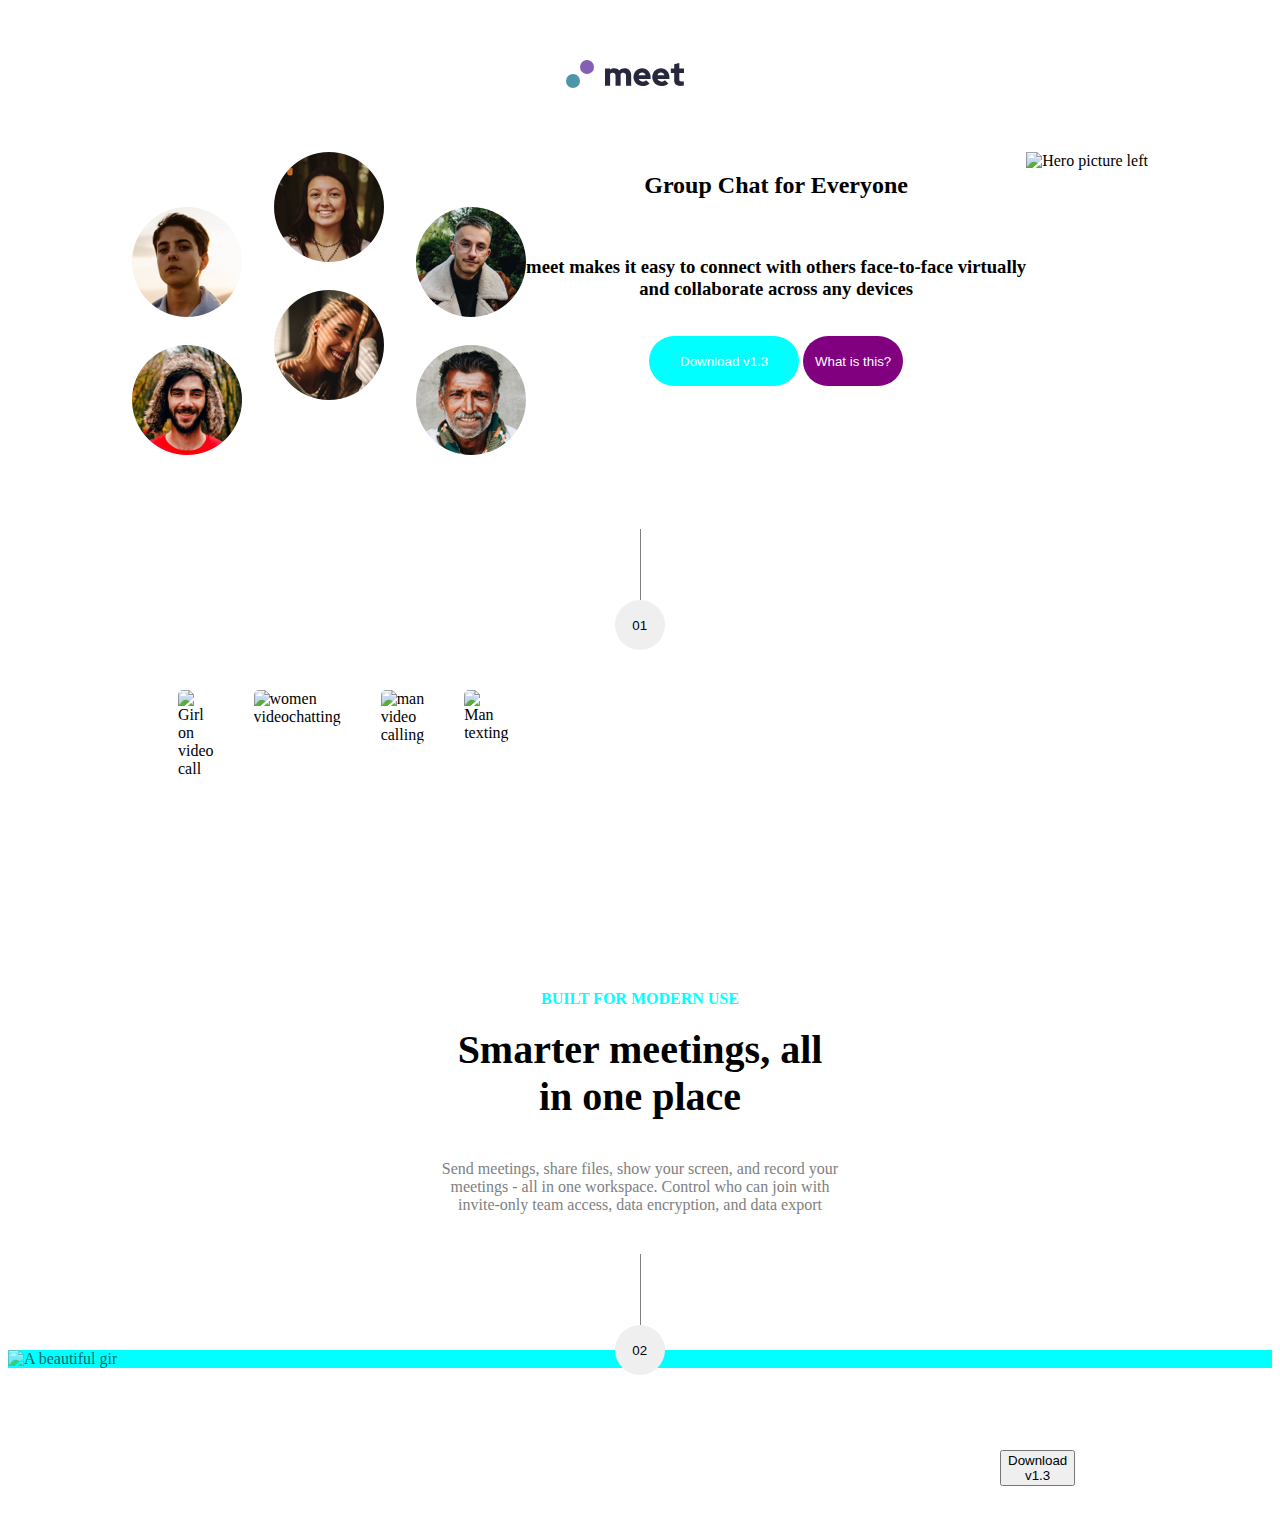
==== index.html @ b6083937 "Moved html and css to root" ====
<!DOCTYPE html>
<html lang="en">
<head>
    <meta charset="UTF-8">
    <meta http-equiv="X-UA-Compatible" content="IE=edge">
    <meta name="viewport" content="width=device-width, initial-scale=1.0">
    <title>First week work</title>
    <link rel="Shortcut Icon" href="../utils/assets/icons/favicon-32x32.png">
    <link rel="stylesheet" href="index.css">
</head>
<body>
    <section style="text-align: center; margin: 60px 60px 60px 30px;">
<svg width="119" height="28" xmlns="http://www.w3.org/2000/svg"><g fill="none" fill-rule="evenodd"><g><circle fill="#4D96A9" cx="7" cy="21" r="7"/><circle fill="#855FB1" cx="21" cy="7" r="7"/></g><path d="M44.121 25.676V13.95c.316-.41.701-.718 1.154-.923a3.677 3.677 0 011.533-.308c.822 0 1.48.286 1.976.859.495.572.743 1.323.743 2.251v9.848h5.121v-10.56c0-.195-.005-.384-.016-.567a8.383 8.383 0 00-.047-.535c.337-.41.738-.729 1.201-.956.464-.226.98-.34 1.55-.34.821 0 1.48.286 1.975.859.495.572.743 1.323.743 2.251v9.848h5.121v-10.56c0-2.009-.606-3.661-1.817-4.957-1.212-1.296-2.767-1.944-4.663-1.944-1.096 0-2.108.206-3.035.616a6.956 6.956 0 00-2.403 1.75 6.042 6.042 0 00-2.134-1.734c-.853-.42-1.796-.632-2.829-.632-.78 0-1.523.12-2.229.357a6.264 6.264 0 00-1.944 1.069V8.539H39v17.137h5.121zM76.556 26c1.39 0 2.64-.205 3.746-.615 1.106-.41 2.186-1.07 3.24-1.977l-3.382-3.077c-.4.41-.885.729-1.455.956a5.082 5.082 0 01-1.896.34c-.97 0-1.813-.254-2.53-.762a4.508 4.508 0 01-1.58-1.96h11.918V17.61c0-1.34-.21-2.586-.632-3.742-.422-1.155-1.007-2.143-1.755-2.964a8.225 8.225 0 00-2.671-1.943c-1.033-.476-2.16-.713-3.383-.713a8.657 8.657 0 00-3.43.68 8.445 8.445 0 00-2.766 1.879 8.9 8.9 0 00-1.849 2.835 8.985 8.985 0 00-.68 3.482c0 1.23.237 2.392.712 3.482a8.93 8.93 0 001.928 2.835 8.776 8.776 0 002.893 1.879 9.404 9.404 0 003.572.68zm3.035-10.755h-6.987c.253-.864.685-1.533 1.296-2.008.612-.475 1.339-.713 2.182-.713.822 0 1.543.248 2.165.745.622.497 1.07 1.155 1.344 1.976zM95.365 26c1.391 0 2.64-.205 3.746-.615 1.107-.41 2.187-1.07 3.24-1.977l-3.382-3.077c-.4.41-.885.729-1.454.956a5.082 5.082 0 01-1.897.34c-.97 0-1.812-.254-2.529-.762a4.508 4.508 0 01-1.58-1.96h11.918V17.61c0-1.34-.211-2.586-.633-3.742-.421-1.155-1.006-2.143-1.754-2.964a8.225 8.225 0 00-2.671-1.943c-1.033-.476-2.16-.713-3.383-.713a8.657 8.657 0 00-3.43.68 8.445 8.445 0 00-2.766 1.879 8.9 8.9 0 00-1.85 2.835 8.985 8.985 0 00-.68 3.482c0 1.23.238 2.392.712 3.482a8.93 8.93 0 001.929 2.835 8.776 8.776 0 002.892 1.879 9.404 9.404 0 003.572.68zM98.4 15.245h-6.986c.253-.864.685-1.533 1.296-2.008.611-.475 1.338-.713 2.181-.713.822 0 1.544.248 2.166.745.621.497 1.07 1.155 1.343 1.976zm15.87 10.658c.484 0 1.085-.049 1.802-.146.716-.097 1.306-.221 1.77-.372V21.14c-.422.13-.811.221-1.17.275a7.639 7.639 0 01-1.138.081c-.822 0-1.396-.156-1.723-.47-.326-.313-.49-.847-.49-1.603v-6.511H118V8.539h-4.679V3l-5.12 1.134v4.405h-3.383v4.374h3.382v7.548c0 1.792.511 3.147 1.533 4.065 1.022.918 2.535 1.377 4.537 1.377z" fill="#28283D" fill-rule="nonzero"/></g></svg>
</section>
<div class="parent-container">
        <div class="L-L">
<img src="/starter-code/utils/assets/images/image-hero-left.png" alt="Hero picture left">
        </div>
        <div class="M-M">
                <div class="write-up">
<strong><h2>Group Chat for Everyone</h2></strong><br>
<h3>meet makes it easy to connect with others face-to-face virtually <br> and collaborate across any devices</h3><br>
</div>
<div class="M-M-buttons">
    <button  style="border-radius: 100px; border: none;
    height: 50px; width: 150px; background-color: cyan; color: white;">Download v1.3</button>
    <button style="border-radius: 100px; border: none;
    height: 50px; width: 100px; background-color: purple; color: white;">What is this?</button>
</div>
</div>
        <div class="R-R">
<img src="../utils/assets/images/image-hero-right.png" alt="Hero picture left">
        </div>
        </div>
        <div class="Hbutton-1">
<hr><span>
    <button style="border: none; border-radius: 50px; width: 50px; height: 50px; text-align:center; margin: 0 48% 0 48%;">01</button></div>
</span> </div>
    <div class="parent-cont-middle">
        <div class="L-1">
            <img src="../utils/assets/images/image-woman-in-videocall.jpg" alt="Girl on video call" style=" height: 200px; width: 200px; border-radius: 5px;" >
        </div>
        <div class="L-2">
            <img src="../utils/assets/images/image-women-videochatting.jpg" alt="women videochatting" style=" height: 200px; width: 200px; border-radius: 5px;">
        </div>
        <div class="R-2"><img src="../utils/assets/images/image-men-in-meeting.jpg" alt="man video calling"style=" height: 200px; width: 200px; border-radius: 5px;" >
        </div>
        <div class="R-1">
            <img src="../utils/assets/images/image-man-texting.jpg" alt="Man texting" style=" height: 200px; width: 200px; border-radius: 5px;">
        </div>
    </div>
<section style="margin: 100px 0 4px 0; text-align: center;">
   <p style="color:cyan; margin-bottom: 0px;"><strong>BUILT FOR MODERN USE </strong> </p><br>
   <p style="color: black; margin-top: 0px; font-size: 40px;"><strong> Smarter meetings, all <br> in one place </strong></p>
   <p style="color: grey;">Send meetings, share files, show your screen, and record your <br> meetings - all in one workspace. Control who can join with <br> invite-only team access, data encryption, and data export</p>
</section>
<div class="Hbutton-2">
<hr>
    <button style="border: none; border-radius: 50px; width: 50px; height: 50px; text-align:center; margin: 0 48% 0 48%;  position: relative; z-index: 50;">02</button>
</div>
    <footer>
        <div class="parent-footer">
        <img src="../utils/assets/images/image-footer.jpg" alt="A beautiful gir" style="width: 1250px;    opacity: 0.6; ">
    </div>
            <div class="Experience">
              <strong> Experience more <br> together</strong> 
            </div>
            <div class="centered">
                stay connected with reliable HD meetings <br> and unlimited one-on-one and group <br> video sessions
            </div>
            <div class="Button-last"><button>Download v1.3</button></div>
        </div>
    </footer>
</body>
</html>
---- index.css ----
hr{
    border-style: solid;
    border-top: 0px;
    width: 0px; 
    height: 70px; 
    border-right: 0px; 
    margin-bottom: 0px;
}
.parent-container{
    display: flex;
    justify-content: center;
}
.M-M{text-align: center;
}
.parent-cont-middle{
    display: flex; 
    margin: 40px 10px 300px 150px;
    height: 0px;
    width: 0px;}

   .parent-footer{
        position: relative;
    background-blend-mode: overlay; 
background-color: cyan;
border-bottom: 0px;}
        .Experience{
            position: absolute;
            left: 50px;
         top: 1440px;
         font-size: 35px; 
         color: white;
        }
      .centered{ 
          position: absolute; 
          top: 1445px;
        left: 500px;
        color: white;
    }
     .Hbutton-1{
         margin: 70px 0 20px 0;
     }
            .Hbutton-2{
                margin: 40px 0 -25px 0; 
        }
    .L-1{margin: 0px 20px 0 20px;} 
        .L-2{margin: 0px 20px 0 20px ;
           }
        .R-2{margin: 0px 20px 0 20px;  
            }
        .R-1{ margin:  0px 20px 0 20px;
            }
            .Button-last{
           position: absolute; 
            left: 1000px; top: 1450px;
            border-radius: 2000px;
            height: 40px;
            width: 70px;}
          /*  padding: 14px 30px;
            margin-top: 50px;
            color:white;
            border: none;
            text-align: center;
            border-radius: 25px;*/
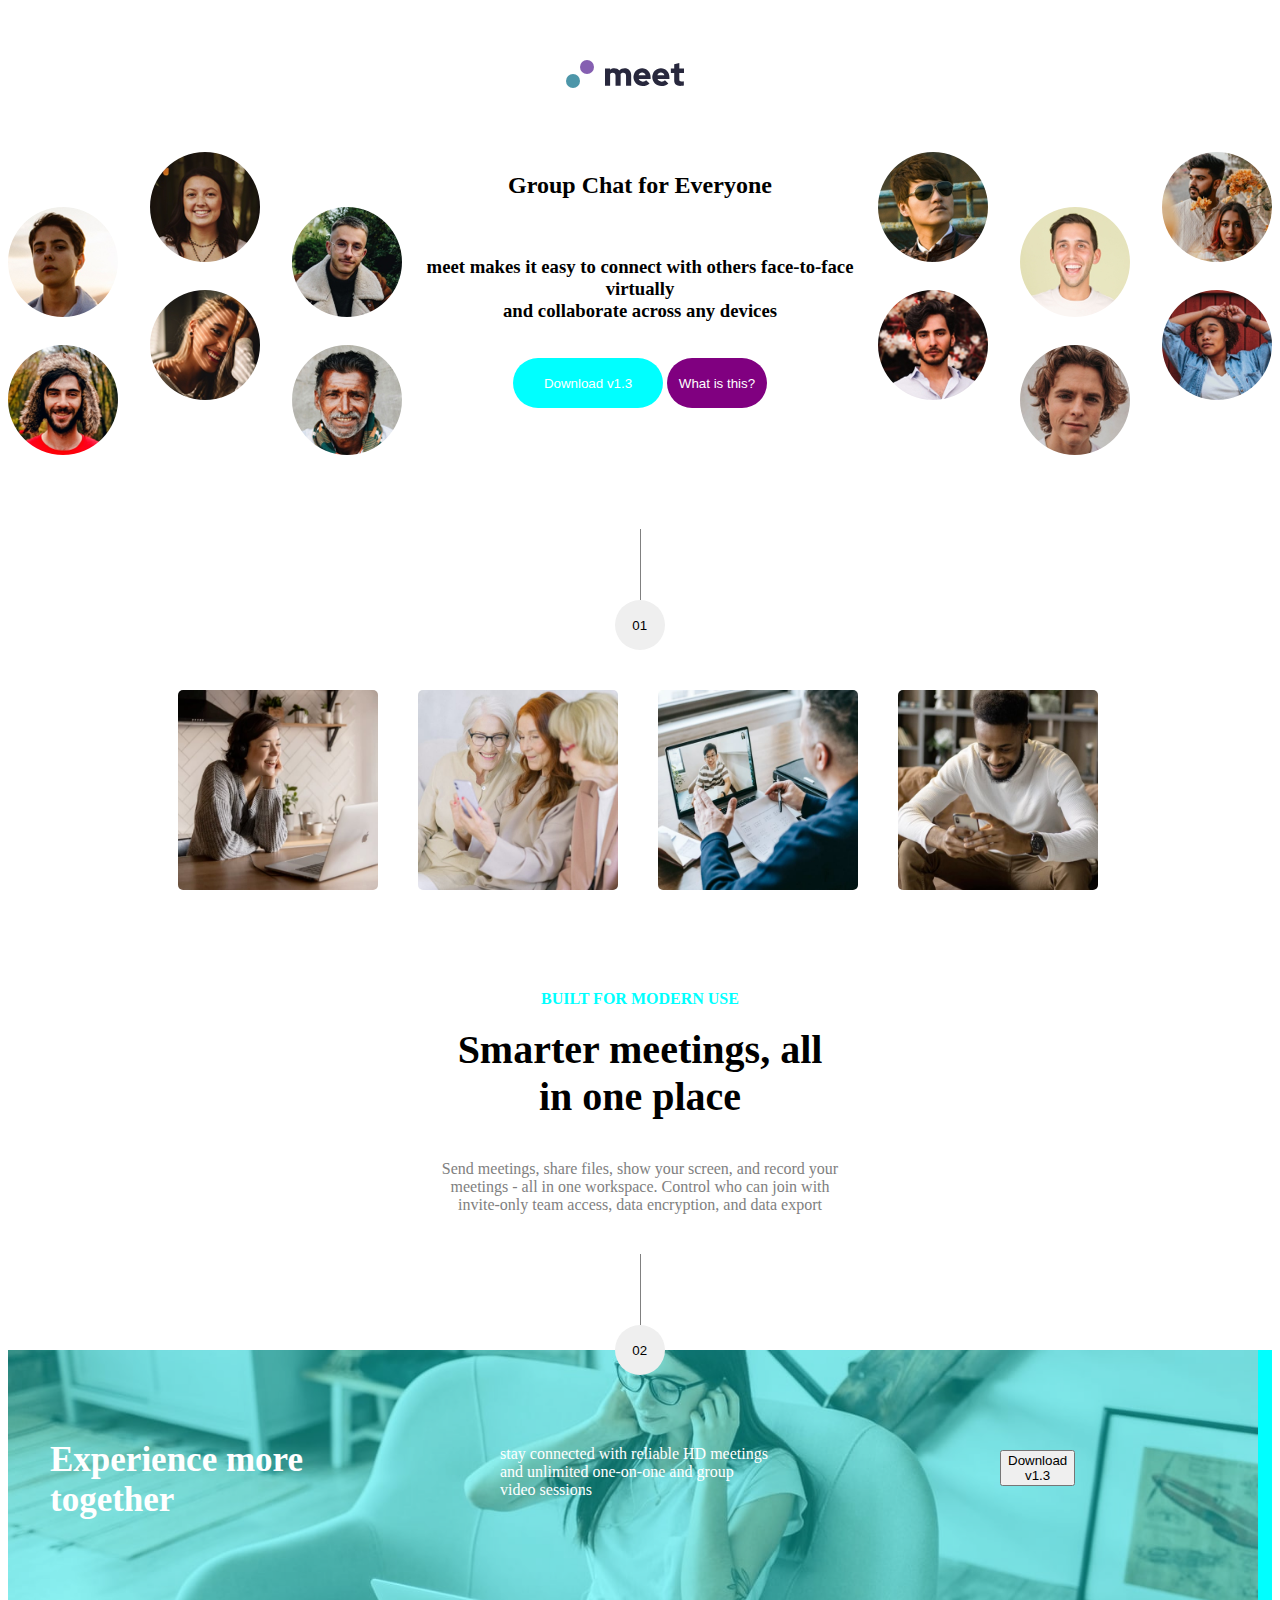
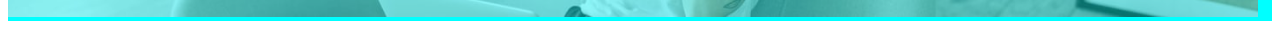
==== commit 2588904f: "file path correction" ====
--- a/index.html
+++ b/index.html
@@ -5,7 +5,7 @@
     <meta http-equiv="X-UA-Compatible" content="IE=edge">
     <meta name="viewport" content="width=device-width, initial-scale=1.0">
     <title>First week work</title>
-    <link rel="Shortcut Icon" href="../utils/assets/icons/favicon-32x32.png">
+    <link rel="Shortcut Icon" href="./icons/favicon-32x32.png">
     <link rel="stylesheet" href="index.css">
 </head>
 <body>
@@ -14,7 +14,7 @@
 </section>
 <div class="parent-container">
         <div class="L-L">
-<img src="/starter-code/utils/assets/images/image-hero-left.png" alt="Hero picture left">
+<img src="./images/image-hero-left.png" alt="Hero picture left">
         </div>
         <div class="M-M">
                 <div class="write-up">
@@ -29,7 +29,7 @@
 </div>
 </div>
         <div class="R-R">
-<img src="../utils/assets/images/image-hero-right.png" alt="Hero picture left">
+<img src="./images/image-hero-right.png" alt="Hero picture left">
         </div>
         </div>
         <div class="Hbutton-1">
@@ -38,15 +38,15 @@
 </span> </div>
     <div class="parent-cont-middle">
         <div class="L-1">
-            <img src="../utils/assets/images/image-woman-in-videocall.jpg" alt="Girl on video call" style=" height: 200px; width: 200px; border-radius: 5px;" >
+            <img src="./images/image-woman-in-videocall.jpg" alt="Girl on video call" style=" height: 200px; width: 200px; border-radius: 5px;" >
         </div>
         <div class="L-2">
-            <img src="../utils/assets/images/image-women-videochatting.jpg" alt="women videochatting" style=" height: 200px; width: 200px; border-radius: 5px;">
+            <img src="./images/image-women-videochatting.jpg" alt="women videochatting" style=" height: 200px; width: 200px; border-radius: 5px;">
         </div>
-        <div class="R-2"><img src="../utils/assets/images/image-men-in-meeting.jpg" alt="man video calling"style=" height: 200px; width: 200px; border-radius: 5px;" >
+        <div class="R-2"><img src="./images/image-men-in-meeting.jpg" alt="man video calling"style=" height: 200px; width: 200px; border-radius: 5px;" >
         </div>
         <div class="R-1">
-            <img src="../utils/assets/images/image-man-texting.jpg" alt="Man texting" style=" height: 200px; width: 200px; border-radius: 5px;">
+            <img src="./images/image-man-texting.jpg" alt="Man texting" style=" height: 200px; width: 200px; border-radius: 5px;">
         </div>
     </div>
 <section style="margin: 100px 0 4px 0; text-align: center;">
@@ -60,7 +60,7 @@
 </div>
     <footer>
         <div class="parent-footer">
-        <img src="../utils/assets/images/image-footer.jpg" alt="A beautiful gir" style="width: 1250px;    opacity: 0.6; ">
+        <img src="./images/image-footer.jpg" alt="A beautiful gir" style="width: 1250px;    opacity: 0.6; ">
     </div>
             <div class="Experience">
               <strong> Experience more <br> together</strong> 
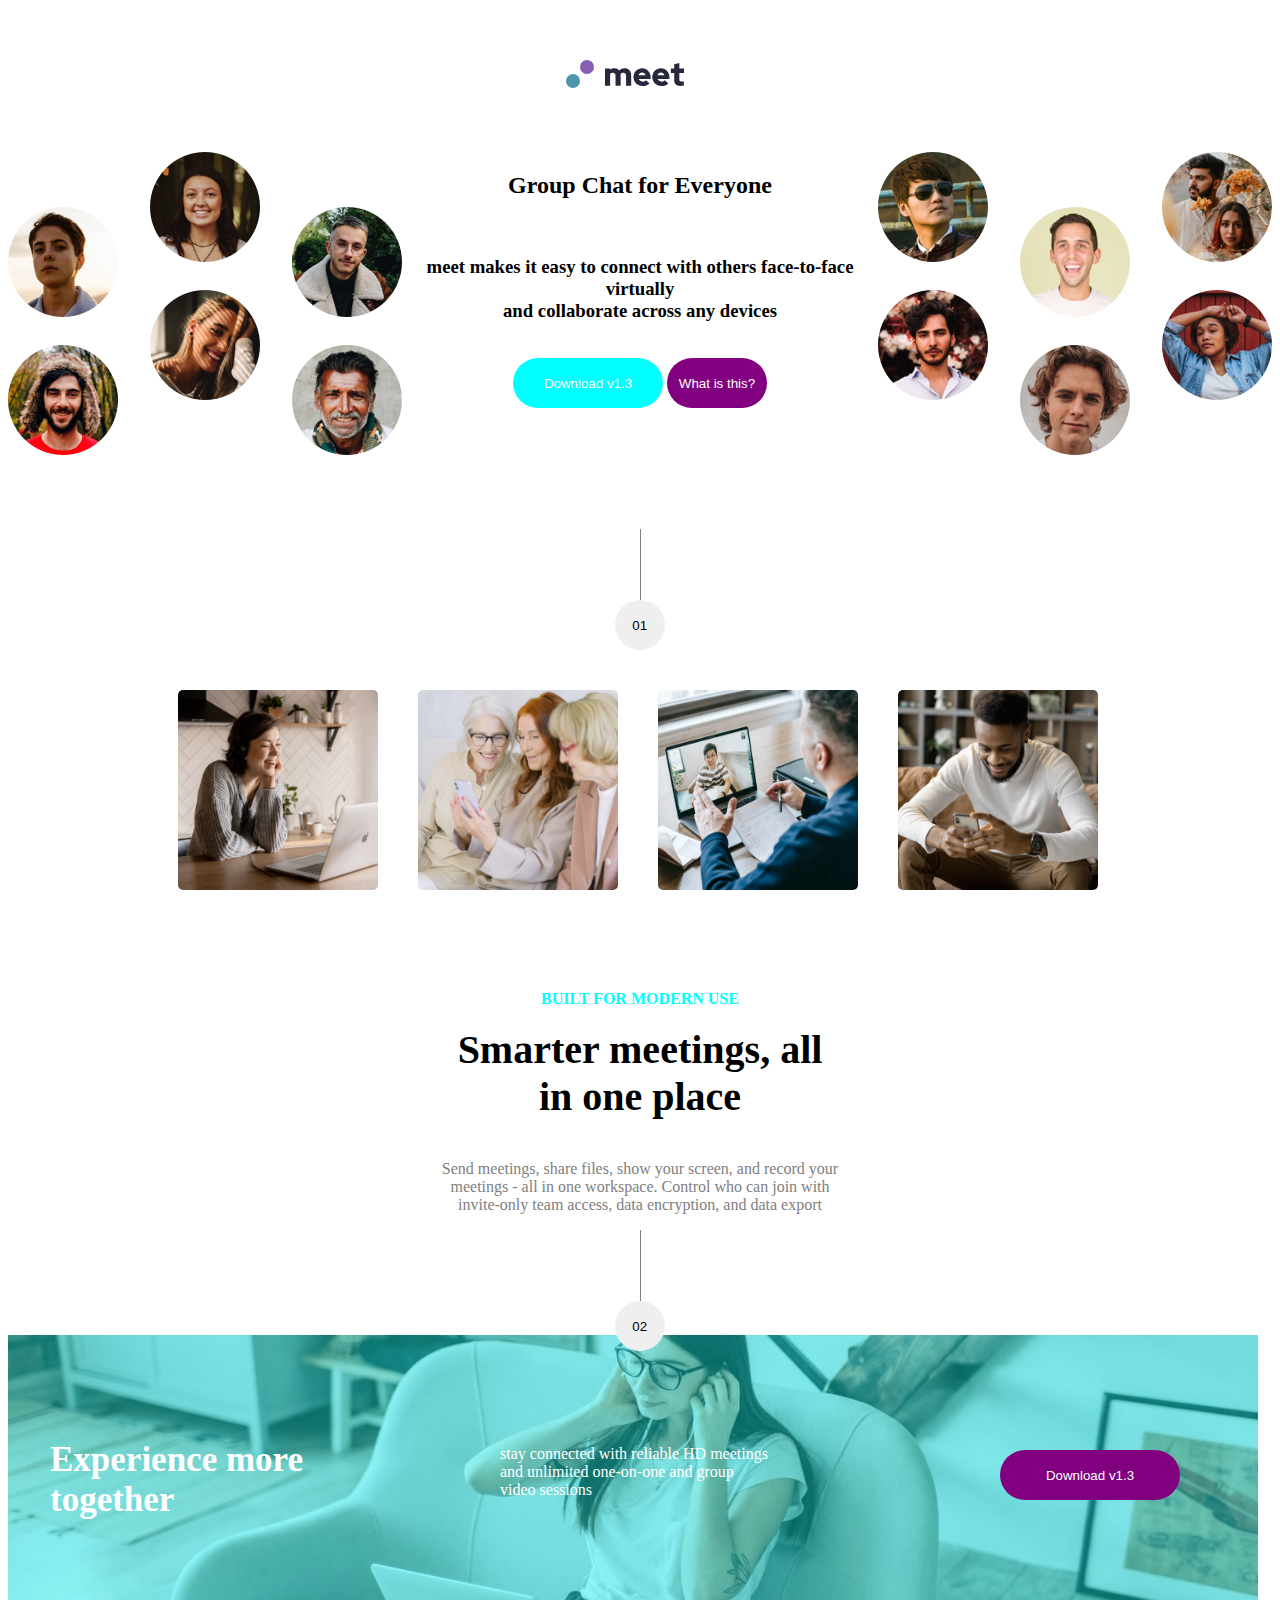
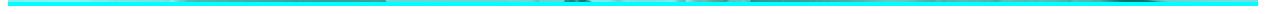
==== commit 2a67c7b9: "correction on external styling" ====
--- a/index.html
+++ b/index.html
@@ -6,7 +6,7 @@
     <meta name="viewport" content="width=device-width, initial-scale=1.0">
     <title>First week work</title>
     <link rel="Shortcut Icon" href="./icons/favicon-32x32.png">
-    <link rel="stylesheet" href="index.css">
+    <link rel="stylesheet" href="./index.css">
 </head>
 <body>
     <section style="text-align: center; margin: 60px 60px 60px 30px;">
@@ -37,16 +37,16 @@
     <button style="border: none; border-radius: 50px; width: 50px; height: 50px; text-align:center; margin: 0 48% 0 48%;">01</button></div>
 </span> </div>
     <div class="parent-cont-middle">
-        <div class="L-1">
-            <img src="./images/image-woman-in-videocall.jpg" alt="Girl on video call" style=" height: 200px; width: 200px; border-radius: 5px;" >
+        <div>
+            <img class="L-1" src="./images/image-woman-in-videocall.jpg" alt="Girl on video call" >
         </div>
-        <div class="L-2">
-            <img src="./images/image-women-videochatting.jpg" alt="women videochatting" style=" height: 200px; width: 200px; border-radius: 5px;">
+        <div>
+            <img class="L-2" src="./images/image-women-videochatting.jpg" alt="women videochatting" >
         </div>
-        <div class="R-2"><img src="./images/image-men-in-meeting.jpg" alt="man video calling"style=" height: 200px; width: 200px; border-radius: 5px;" >
+        <div><img  class="R-2" src="./images/image-men-in-meeting.jpg" alt="man video calling">
         </div>
-        <div class="R-1">
-            <img src="./images/image-man-texting.jpg" alt="Man texting" style=" height: 200px; width: 200px; border-radius: 5px;">
+        <div>
+            <img class="R-1" src="./images/image-man-texting.jpg" alt="Man texting">
         </div>
     </div>
 <section style="margin: 100px 0 4px 0; text-align: center;">
@@ -54,13 +54,13 @@
    <p style="color: black; margin-top: 0px; font-size: 40px;"><strong> Smarter meetings, all <br> in one place </strong></p>
    <p style="color: grey;">Send meetings, share files, show your screen, and record your <br> meetings - all in one workspace. Control who can join with <br> invite-only team access, data encryption, and data export</p>
 </section>
-<div class="Hbutton-2">
+<div>
 <hr>
-    <button style="border: none; border-radius: 50px; width: 50px; height: 50px; text-align:center; margin: 0 48% 0 48%;  position: relative; z-index: 50;">02</button>
+    <button class="Hbutton-2">02</button>
 </div>
     <footer>
         <div class="parent-footer">
-        <img src="./images/image-footer.jpg" alt="A beautiful gir" style="width: 1250px;    opacity: 0.6; ">
+        <img src="./images/image-footer.jpg" alt="A beautiful gir" style="width: 1250px; opacity: 0.6; ">
     </div>
             <div class="Experience">
               <strong> Experience more <br> together</strong> 
@@ -68,7 +68,7 @@
             <div class="centered">
                 stay connected with reliable HD meetings <br> and unlimited one-on-one and group <br> video sessions
             </div>
-            <div class="Button-last"><button>Download v1.3</button></div>
+            <div><button  class="button-last">Download v1.3</button></div>
         </div>
     </footer>
 </body>
--- a/index.css
+++ b/index.css
@@ -1,64 +1,96 @@
-hr{
-    border-style: solid;
-    border-top: 0px;
-    width: 0px; 
-    height: 70px; 
-    border-right: 0px; 
-    margin-bottom: 0px;
+hr {
+  border-style: solid;
+  border-top: 0px;
+  width: 0px;
+  height: 70px;
+  border-right: 0px;
+  margin-bottom: 0px;
 }
-.parent-container{
-    display: flex;
-    justify-content: center;
+.parent-container {
+  display: flex;
+  justify-content: center;
 }
-.M-M{text-align: center;
+.M-M {
+  text-align: center;
 }
-.parent-cont-middle{
-    display: flex; 
-    margin: 40px 10px 300px 150px;
-    height: 0px;
-    width: 0px;}
+.parent-cont-middle {
+  display: flex;
+  margin: 40px 10px 300px 150px;
+  height: 0px;
+  width: 0px;
+}
 
-   .parent-footer{
-        position: relative;
-    background-blend-mode: overlay; 
-background-color: cyan;
-border-bottom: 0px;}
-        .Experience{
-            position: absolute;
-            left: 50px;
-         top: 1440px;
-         font-size: 35px; 
-         color: white;
-        }
-      .centered{ 
-          position: absolute; 
-          top: 1445px;
-        left: 500px;
-        color: white;
-    }
-     .Hbutton-1{
-         margin: 70px 0 20px 0;
-     }
-            .Hbutton-2{
-                margin: 40px 0 -25px 0; 
-        }
-    .L-1{margin: 0px 20px 0 20px;} 
-        .L-2{margin: 0px 20px 0 20px ;
-           }
-        .R-2{margin: 0px 20px 0 20px;  
-            }
-        .R-1{ margin:  0px 20px 0 20px;
-            }
-            .Button-last{
-           position: absolute; 
-            left: 1000px; top: 1450px;
-            border-radius: 2000px;
-            height: 40px;
-            width: 70px;}
-          /*  padding: 14px 30px;
-            margin-top: 50px;
-            color:white;
-            border: none;
-            text-align: center;
-            border-radius: 25px;*/
-    
+.parent-footer {
+  position: relative;
+  background-blend-mode: overlay;
+  background-color: cyan;
+  border-bottom: 0px;
+  width:1250px;  
+     
+}
+.Experience {
+  position: absolute;
+  left: 50px;
+  top: 1440px;
+  font-size: 35px;
+  color: white;
+}
+.centered {
+  position: absolute;
+  top: 1445px;
+  left: 500px;
+  color: white;
+}
+.Hbutton-1 {
+  margin: 70px 0 20px 0;
+}
+.Hbutton-2 {
+
+  border: none;
+   width: 50px; height: 50px;
+    text-align:center; 
+    margin: 0 48% -20px 48%; 
+     position: relative; 
+    border-radius: 50px; 
+    width: 50px; height: 50px; 
+    text-align:center; 
+     position: relative; 
+     z-index: 50;
+   
+}
+.L-1 {
+  margin: 0px 20px 0 20px;
+ height: 200px;
+  width: 200px; 
+  border-radius: 5px;
+}
+.L-2 {
+  margin: 0px 20px 0 20px;
+   height: 200px;
+    width: 200px; 
+    border-radius: 5px;
+}
+.R-2 {
+  margin: 0px 20px 0 20px; height:
+   200px;
+    width: 200px; 
+    border-radius: 5px;
+}
+.R-1 {
+  margin: 0px 20px 0 20px;
+ height: 200px; 
+ width: 200px; 
+ border-radius: 5px;
+}
+.button-last {
+  position: absolute;
+  left: 1000px;
+  top: 1450px;
+  border: none;
+  border-radius: 200px;
+  height: 50px;
+  width: 180px;
+  background-color: purple;
+  color: white;
+}
+
